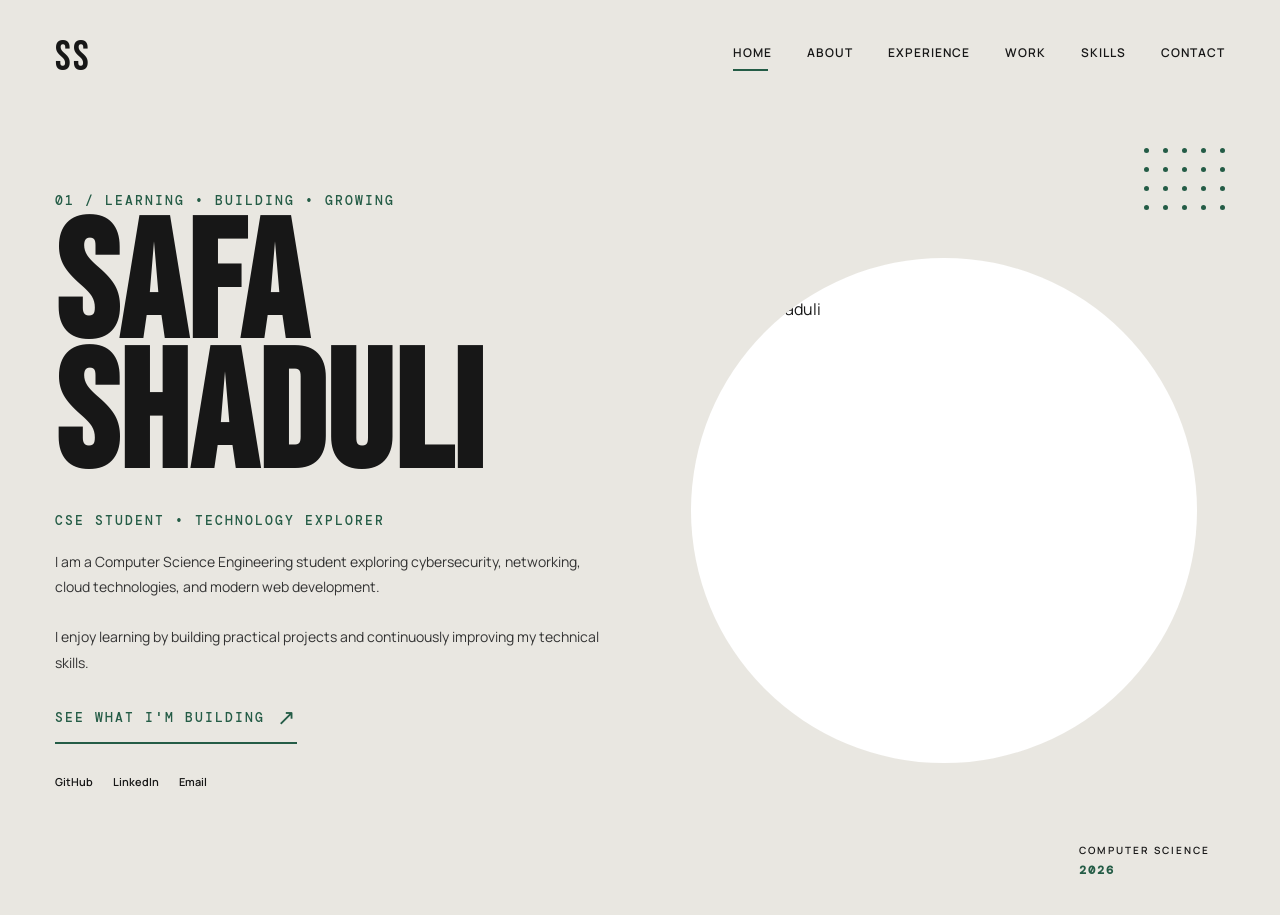
==== index.html @ 173134f3 "Add files via upload" ====
<!DOCTYPE html>
<html lang="en">

<head>
    <meta charset="UTF-8">
    <meta name="viewport" content="width=device-width, initial-scale=1.0">

    <title>Safa Shaduli | Portfolio</title>

    <link rel="stylesheet" href="style.css">
</head>

<body>

    <main class="home-page">

        <!-- HEADER -->
        <header class="navbar">

            <a href="index.html" class="logo">
                SS
            </a>

            <nav class="nav-links">

                <a href="index.html" class="active">HOME</a>

                <a href="about.html">ABOUT</a>

                <a href="experience.html">EXPERIENCE</a>

                <a href="work.html">WORK</a>

                <a href="skills.html">SKILLS</a>

                <a href="contact.html">CONTACT</a>

            </nav>

            
        </header>


        <!-- HERO SECTION -->
        <section class="hero">

            <!-- LEFT SIDE -->
            <div class="hero-left">

                <div class="hero-label">
                    <span class="number">01</span>
                    <span>/</span>
                    <span>LEARNING • BUILDING • GROWING</span>
                </div>


                <!-- MAIN NAME -->
                <h1 class="main-name">
                    <span>SAFA</span>
                    <span>SHADULI</span>
                </h1>


                <!-- ROLE -->
                <h2 class="role">
                    CSE STUDENT • TECHNOLOGY EXPLORER
                </h2>


                <!-- INTRODUCTION -->
                <p class="intro">

                    I am a Computer Science Engineering student exploring
                    cybersecurity, networking, cloud technologies, and
                    modern web development.

                    <br><br>

                    I enjoy learning by building practical projects and
                    continuously improving my technical skills.

                </p>


                <!-- BUTTON -->
                <a href="work.html" class="explore">
                    <span>SEE WHAT I'M BUILDING</span>
                    <span class="arrow">↗</span>
                </a>


                <!-- SOCIAL LINKS -->
                <div class="socials">

                    <a href="https://github.com/safaashaduli"
                       target="_blank">
                        GitHub
                    </a>

                    <a href="https://www.linkedin.com/in/safashaduli"
                       target="_blank">
                        LinkedIn
                    </a>

                    <a href="mailto:safashaduli33@gmail.com">
                        Email
                    </a>

                </div>

            </div>


            <!-- RIGHT SIDE -->
            <div class="hero-right">


                <!-- DOT DESIGN -->
                <div class="dots">

                    <span></span>
                    <span></span>
                    <span></span>
                    <span></span>
                    <span></span>

                    <span></span>
                    <span></span>
                    <span></span>
                    <span></span>
                    <span></span>

                    <span></span>
                    <span></span>
                    <span></span>
                    <span></span>
                    <span></span>

                    <span></span>
                    <span></span>
                    <span></span>
                    <span></span>
                    <span></span>

                </div>


                <!-- YOUR PHOTO -->
                <div class="portrait-circle">

                    <img
                        src="images/safa.jpg.jpeg"
                        alt="Safa Shaduli"
                    >

                </div>


                <!-- BOTTOM TEXT -->
                <div class="year-info">

                    <span>COMPUTER SCIENCE</span>

                    <strong>2026</strong>

                </div>

            </div>

        </section>

    </main>

</body>

</html>
---- style.css ----
/* =========================
   IMPORT FONTS
========================= */

@import url('https://fonts.googleapis.com/css2?family=Bebas+Neue&family=Cormorant+Garamond:wght@500;600&family=DM+Mono:wght@400;500&family=Manrope:wght@400;500;600;700&family=Syne:wght@500;600;700&display=swap');


/* =========================
   RESET
========================= */

* {
    margin: 0;
    padding: 0;
    box-sizing: border-box;
}

html {
    scroll-behavior: smooth;
}

body {
    background-color: #e9e7e1;
    color: #171717;
    font-family: "Manrope", sans-serif;
}


/* =========================
   MAIN PAGE
========================= */

.home-page {
    min-height: 100vh;
    padding: 32px 55px;
    overflow: hidden;
}


/* =========================
   NAVIGATION
========================= */

.navbar {
    display: flex;
    justify-content: space-between;
    align-items: center;
    width: 100%;
}

.logo {
    text-decoration: none;
    color: #171717;
    font-family: "Bebas Neue", sans-serif;
    font-size: 42px;
    letter-spacing: 2px;
}

.nav-links {
    display: flex;
    align-items: center;
    gap: 35px;
}

.nav-links a {
    text-decoration: none;
    color: #171717;
    font-family: "Manrope", sans-serif;
    font-weight: 600;
    font-size: 12px;
    letter-spacing: 1px;
    position: relative;
    padding-bottom: 10px;
}

.nav-links a.active::after {
    content: "";
    position: absolute;
    left: 0;
    bottom: 0;
    width: 35px;
    height: 2px;
    background-color: #245c46;
}


/* =========================
   MENU BUTTON
========================= */

.menu-button {
    border: none;
    background: transparent;
    cursor: pointer;

    display: flex;
    flex-direction: column;
    gap: 6px;
}

.menu-button span {
    display: block;
    width: 30px;
    height: 2px;
    background-color: #171717;
}


/* =========================
   HERO
========================= */

.hero {
    display: grid;
    grid-template-columns: 52% 48%;
    min-height: calc(100vh - 100px);
    padding-top: 55px;
}


/* =========================
   LEFT SIDE
========================= */

.hero-left {
    display: flex;
    flex-direction: column;
    justify-content: center;
    padding-bottom: 40px;
}


/* =========================
   TOP LABEL
========================= */

.hero-label {
    display: flex;
    align-items: center;
    gap: 10px;

    font-family: "DM Mono", monospace;
    font-size: 13px;
    font-weight: 500;
    letter-spacing: 2px;

    color:#245c46;

    margin-bottom: 15px;
}

.hero-label .number {
    color: #245c46;
}


/* =========================
   BIG NAME
========================= */

.main-name {
    display: flex;
    flex-direction: column;

    font-family: "Bebas Neue", sans-serif;
    font-size: clamp(120px, 13vw, 220px);

    line-height: 0.78;
    letter-spacing: 1px;

    margin-bottom: 28px;
    color: #171717;
}

.main-name span {
    display: block;
}


/* =========================
   ROLE
========================= */

.role {
    font-family: "DM Mono", monospace;
    color: #245c46;

    font-size: 13px;
    font-weight: 500;
    letter-spacing: 2px;

    margin-bottom: 20px;
}


/* =========================
   INTRODUCTION
========================= */

.intro {
    max-width: 560px;

    font-family: "Manrope", sans-serif;
    font-size: 14px;
    font-weight: 400;

    line-height: 1.8;
    color: #333333;

    margin-bottom: 28px;
}


/* =========================
   BUTTON
========================= */

.explore {
    display: flex;
    align-items: center;
    gap: 12px;

    width: fit-content;
    text-decoration: none;

    font-family: "DM Mono", monospace;
    font-size: 13px;
    font-weight: 500;
    letter-spacing: 2px;

    color: #245c46;

    border-bottom: 2px solid #245c46;
    padding-bottom: 10px;

    transition: 0.3s;
}

.explore:hover {
    transform: translateX(8px);
}

.arrow {
    font-size: 22px;
}


/* =========================
   SOCIAL LINKS
========================= */

.socials {
    display: flex;
    gap: 20px;
    margin-top: 30px;
}

.socials a {
    text-decoration: none;
    color: #171717;

    font-family: "Manrope", sans-serif;
    font-weight: 600;
    font-size: 11px;

    transition: 0.3s;
}

.socials a:hover {
    color: #245c46;
}


/* =========================
   RIGHT SIDE
========================= */

.hero-right {
    position: relative;

    display: flex;
    align-items: center;
    justify-content: center;
}


/* =========================
   WHITE PHOTO CIRCLE
========================= */

.portrait-circle {
    width: min(590px, 90%);
    aspect-ratio: 1 / 1;

    background-color: #ffffff;

    border-radius: 50%;
    overflow: hidden;

    display: flex;
    align-items: flex-end;
    justify-content: center;

    position: relative;
}


/* PHOTO */

.portrait-circle img {
    width: 92%;
    height: 92%;

    object-fit: contain;
    object-position: bottom center;

    display: block;
}


/* =========================
   GREEN DOTS
========================= */

.dots {
    position: absolute;
    top: 10px;
    right: 0;

    display: grid;
    grid-template-columns: repeat(5, 1fr);
    gap: 14px;

    z-index: 2;
}

.dots span {
    width: 5px;
    height: 5px;

    background-color: #245c46;
    border-radius: 50%;
}


/* =========================
   BOTTOM INFO
========================= */

.year-info {
    position: absolute;

    bottom: 5px;
    right: 15px;

    display: flex;
    flex-direction: column;
    gap: 5px;
}

.year-info span {
    font-family: "Manrope", sans-serif;
    font-size: 10px;
    font-weight: 600;
    letter-spacing: 2px;
    color: #171717;
}

.year-info strong {
    font-family: "DM Mono", monospace;
    font-size: 12px;
    letter-spacing: 2px;
    color: #245c46;
}


/* =========================
   TABLET
========================= */

@media (max-width: 1000px) {

    .home-page {
        padding: 30px;
    }

    .nav-links {
        gap: 18px;
    }

    .nav-links a {
        font-size: 10px;
    }

    .main-name {
        font-size: 130px;
    }

    .role {
        font-size: 11px;
    }

}


/* =========================
   MOBILE
========================= */

@media (max-width: 700px) {

    .home-page {
        padding: 22px;
        overflow: visible;
    }

    .nav-links {
        display: none;
    }

    .hero {
        grid-template-columns: 1fr;
        padding-top: 50px;
        gap: 40px;
    }

    .hero-left {
        order: 1;
    }

    .hero-right {
        order: 2;
    }

    .main-name {
        font-size: 110px;
    }

    .role {
        font-size: 10px;
        letter-spacing: 1px;
        line-height: 1.6;
    }

    .intro {
        font-size: 13px;
    }

    .portrait-circle {
        width: 90vw;
    }

    .dots {
        display: none;
    }

    .year-info {
        position: relative;
        right: auto;
        bottom: auto;
        margin-top: 15px;
    }

}
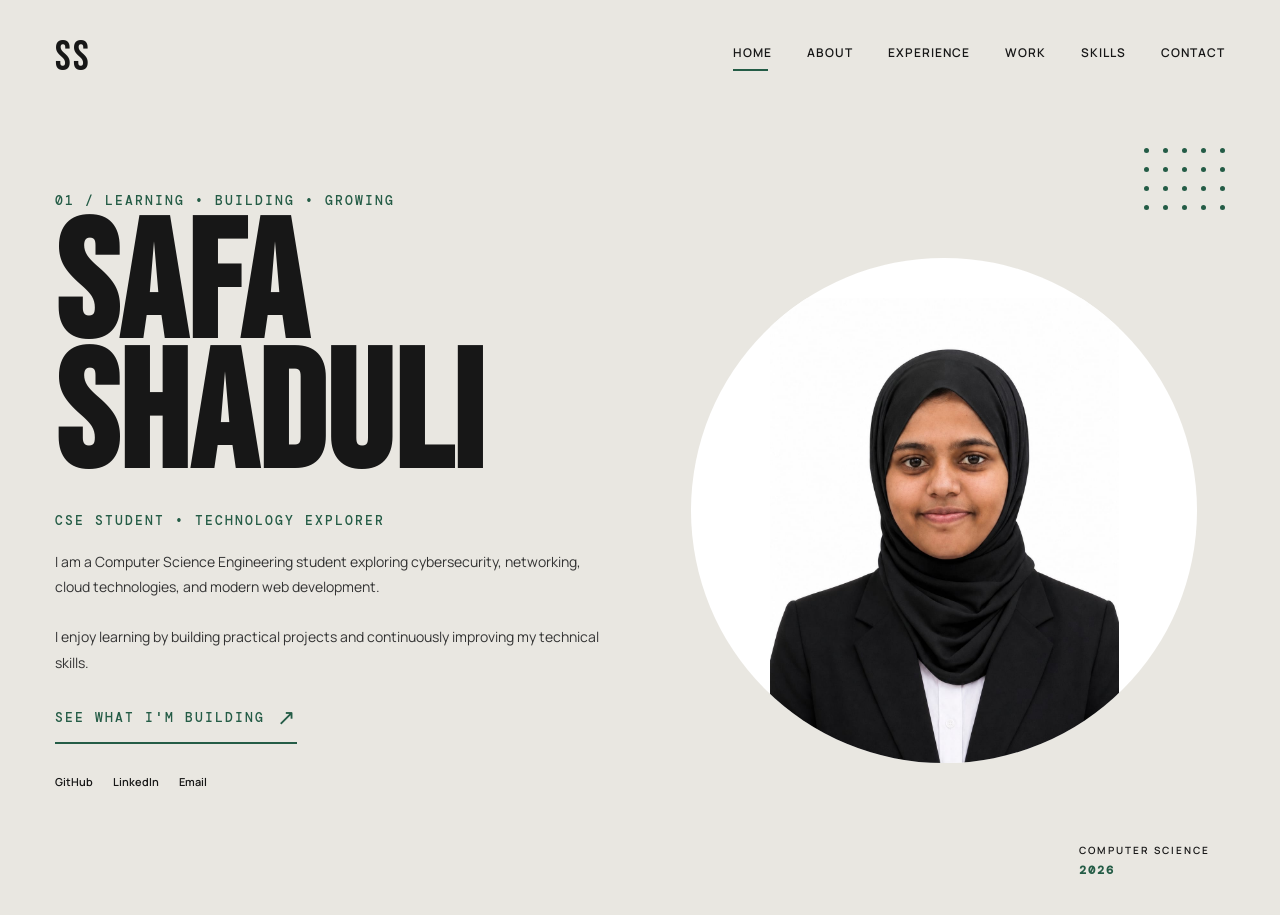
==== commit 00344b50: "Add files via upload" ====
--- a/index.html
+++ b/index.html
@@ -149,7 +149,7 @@
                 <div class="portrait-circle">
 
                     <img
-                        src="images/safa.jpg.jpeg"
+                        src="safa.jpg.jpeg"
                         alt="Safa Shaduli"
                     >
 
